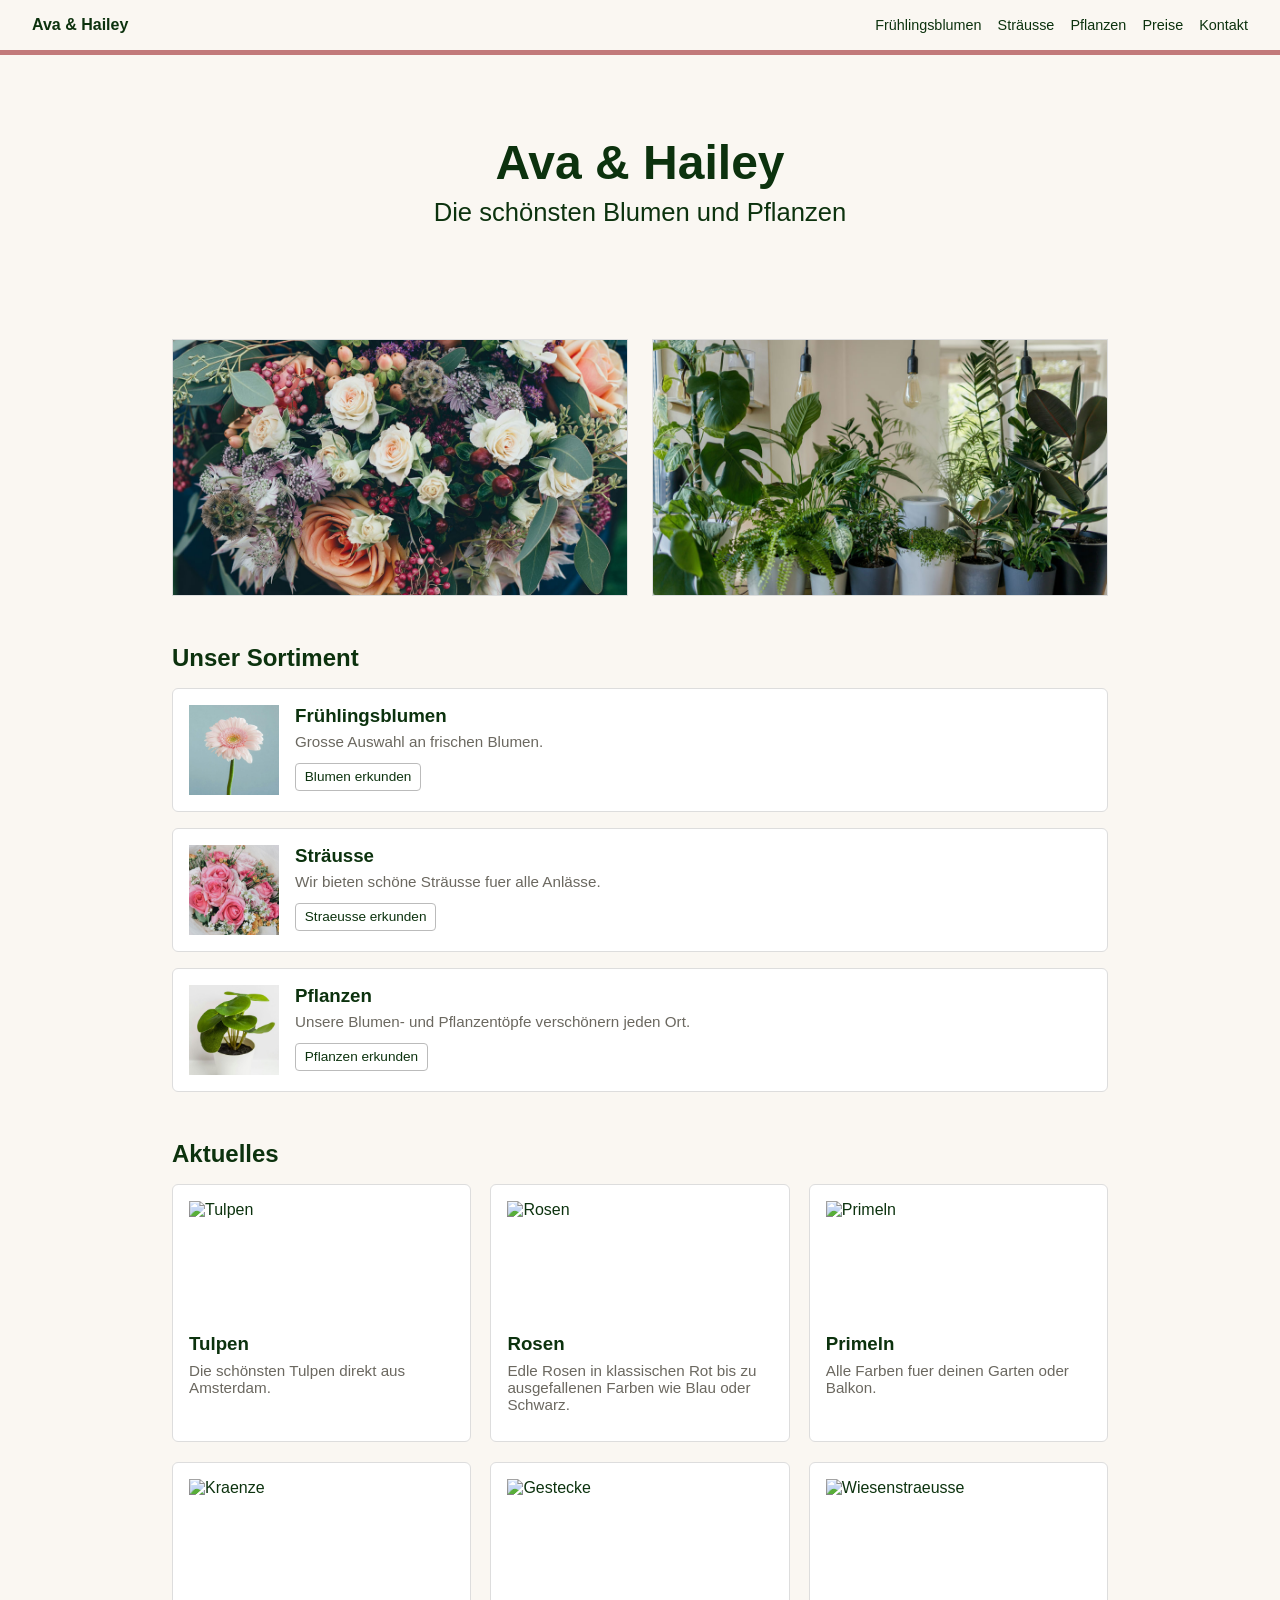
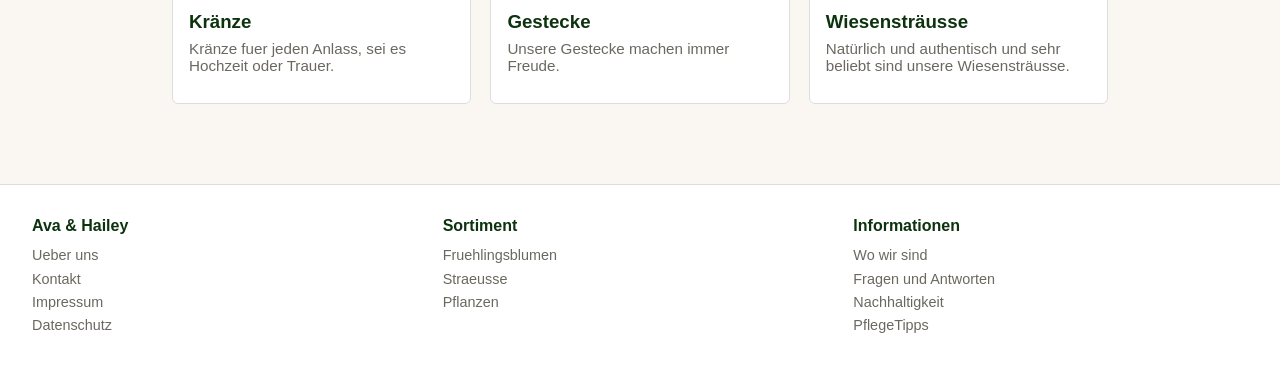
==== index.html @ 8b762dc5 "first commit" ====
<!DOCTYPE html>
<html lang="de">

<head>
  <meta charset="UTF-8">
  <meta name="viewport" content="width=device-width, initial-scale=1.0">
  <title>Ava & Hailey - Blumen und Pflanzen</title>
  <link rel="stylesheet" href="css/style.css">
</head>

<body>
  <header class="top-nav">
    <a class="logo" href="#">Ava & Hailey</a>
    <nav>
      <a href="#sortiment">Frühlingsblumen</a>
      <a href="#sortiment">Sträusse</a>
      <a href="#sortiment">Pflanzen</a>
      <a href="#preise">Preise</a>
      <a href="#kontakt">Kontakt</a>
    </nav>
  </header>

  <section class="hero">
    <h1>Ava & Hailey</h1>
    <p>Die schönsten Blumen und Pflanzen</p>
  </section>

  <main>
    <section class="hero-bilder">
      <img src="bilder/Blumenstrauss-Hero.jpg" alt="Dekorativer Blumenstrauss">
      <img src="bilder/Blumen-Pflanzen-Hero.jpg" alt="Dekorative Blumen und Pflanzen">
    </section>

    <section id="sortiment" class="section">
      <h2>Unser Sortiment</h2>

      <article class="sortiment-eintrag">
        <img src="bilder/fruehlingsblume-thumbnail.jpg" alt="Fruehlingsblumen">
        <div>
          <h3>Frühlingsblumen</h3>
          <p>Grosse Auswahl an frischen Blumen.</p>
          <a class="button" href="#">Blumen erkunden</a>
        </div>
      </article>

      <article class="sortiment-eintrag">
        <img src="bilder/blumenstrauss-thumbnail.jpg" alt="Straeusse">
        <div>
          <h3>Sträusse</h3>
          <p>Wir bieten schöne Sträusse fuer alle Anlässe.</p>
          <a class="button" href="#">Straeusse erkunden</a>
        </div>
      </article>

      <article class="sortiment-eintrag">
        <img src="bilder/zimmerpflanze-thumbnail.jpg" alt="Pflanzen">
        <div>
          <h3>Pflanzen</h3>
          <p>Unsere Blumen- und Pflanzentöpfe verschönern jeden Ort.</p>
          <a class="button" href="#">Pflanzen erkunden</a>
        </div>
      </article>
    </section>

    <section id="preise" class="section">
      <h2>Aktuelles</h2>
      <div class="karten-grid">
        <article class="karte">
          <img src="bilder/aktuell-tulpen.jpg" alt="Tulpen">
          <h3>Tulpen</h3>
          <p>Die schönsten Tulpen direkt aus Amsterdam.</p>
        </article>
        <article class="karte">
          <img src="bilder/aktuell-rosen.jpg" alt="Rosen">
          <h3>Rosen</h3>
          <p>Edle Rosen in klassischen Rot bis zu ausgefallenen Farben wie Blau oder Schwarz.</p>
        </article>
        <article class="karte">
          <img src="bilder/aktuell-primeln.jpg" alt="Primeln">
          <h3>Primeln</h3>
          <p>Alle Farben fuer deinen Garten oder Balkon.</p>
        </article>
        <article class="karte">
          <img src="bilder/aktuell-kraenze.jpg" alt="Kraenze">
          <h3>Kränze</h3>
          <p>Kränze fuer jeden Anlass, sei es Hochzeit oder Trauer.</p>
        </article>
        <article class="karte">
          <img src="bilder/aktuell-gestecke.jpg" alt="Gestecke">
          <h3>Gestecke</h3>
          <p>Unsere Gestecke machen immer Freude.</p>
        </article>
        <article class="karte">
          <img src="bilder/aktuell-wiesenstraeusse.jpg" alt="Wiesenstraeusse">
          <h3>Wiesensträusse</h3>
          <p>Natürlich und authentisch und sehr beliebt sind unsere Wiesensträusse.</p>
        </article>
      </div>
    </section>
  </main>

  <footer id="kontakt" class="footer">
    <div>
      <h4>Ava & Hailey</h4>
      <a href="#">Ueber uns</a>
      <a href="#">Kontakt</a>
      <a href="#">Impressum</a>
      <a href="#">Datenschutz</a>
    </div>
    <div>
      <h4>Sortiment</h4>
      <a href="#sortiment">Fruehlingsblumen</a>
      <a href="#sortiment">Straeusse</a>
      <a href="#sortiment">Pflanzen</a>
    </div>
    <div>
      <h4>Informationen</h4>
      <a href="#">Wo wir sind</a>
      <a href="#">Fragen und Antworten</a>
      <a href="#">Nachhaltigkeit</a>
      <a href="#">PflegeTipps</a>
    </div>
  </footer>
</body>

</html>
---- css/style.css ----
:root {
  --color-primary: #5E8C61;
  --color-accent: #C27A7A;
  --color-text: #2B2B28;
  --color-text2: #0c320e;
  --color-text-muted: #6B6860;
  --color-bg: #FAF7F2;
  --color-surface: #FFFFFF;
}

* {
  box-sizing: border-box;
}

body {
  margin: 0;
  font-family: Arial, sans-serif;
  color: var(--color-text2);
  background-color: var(--color-bg);
}

a {
  color: inherit;
  text-decoration: none;
}

img {
  display: block;
  width: 100%;
}

.top-nav {
  display: flex;
  justify-content: space-between;
  align-items: center;
  padding: 1rem 2rem;
  /* background-color: var(--color-surface); */
  border-bottom: 5px solid var(--color-accent);
}

.logo {
  font-weight: 700;
}

.top-nav nav {
  display: flex;
  gap: 1rem;
  font-size: 0.9rem;
}

.hero {
  text-align: center;
  padding: 5rem 1rem;
  background-color: var(--color-bg);
}

.hero h1 {
  margin: 0 0 0.5rem;
  font-size: 3rem;
}

.hero p {
  margin: 0;
  color: var(--color-text2);
  font-size: 1.6rem;
}

main {
  max-width: 1000px;
  margin: 0 auto;
  padding: 2rem;
}

.hero-bilder {
  display: grid;
  grid-template-columns: 1fr 1fr;
  gap: 1.5rem;
}

.hero-bilder img {
  aspect-ratio: 16 / 9;
  object-fit: cover;
  border: 1px solid #dddddd;
}

.section {
  margin-top: 3rem;
}

h2 {
  margin-bottom: 1rem;
}

.sortiment-eintrag {
  display: flex;
  gap: 1rem;
  padding: 1rem;
  background-color: var(--color-surface);
  border: 1px solid #dddddd;
  border-radius: 6px;
  margin-bottom: 1rem;
}

.sortiment-eintrag img {
  width: 90px;
  height: 90px;
  object-fit: cover;
}

.sortiment-eintrag h3,
.karte h3 {
  margin: 0 0 0.4rem;
}

.sortiment-eintrag p,
.karte p {
  margin: 0 0 0.8rem;
  color: var(--color-text-muted);
  font-size: 0.95rem;
}

.button {
  display: inline-block;
  padding: 0.35rem 0.55rem;
  border: 1px solid #bbbbbb;
  border-radius: 4px;
  font-size: 0.85rem;
  background-color: var(--color-surface);
}

.karten-grid {
  display: grid;
  grid-template-columns: repeat(3, 1fr);
  gap: 1.2rem;
}

.karte {
  background-color: var(--color-surface);
  border: 1px solid #dddddd;
  border-radius: 6px;
  padding: 1rem;
}

.karte img {
  height: 120px;
  object-fit: cover;
  margin-bottom: 0.8rem;
}

.footer {
  margin-top: 3rem;
  padding: 2rem;
  border-top: 1px solid #dddddd;
  background-color: var(--color-surface);
  display: grid;
  grid-template-columns: repeat(3, 1fr);
  gap: 1rem;
}

.footer h4 {
  margin: 0 0 0.8rem;
}

.footer a {
  display: block;
  margin-bottom: 0.45rem;
  font-size: 0.9rem;
  color: var(--color-text-muted);
}

@media (max-width: 800px) {
  .top-nav,
  .top-nav nav,
  .sortiment-eintrag {
    flex-direction: column;
    align-items: flex-start;
  }

  .hero {
    padding: 3rem 1rem;
  }

  .hero h1 {
    font-size: 2.2rem;
  }

  .hero p {
    font-size: 1.2rem;
  }

  .hero-bilder,
  .karten-grid,
  .footer {
    grid-template-columns: 1fr;
  }
}
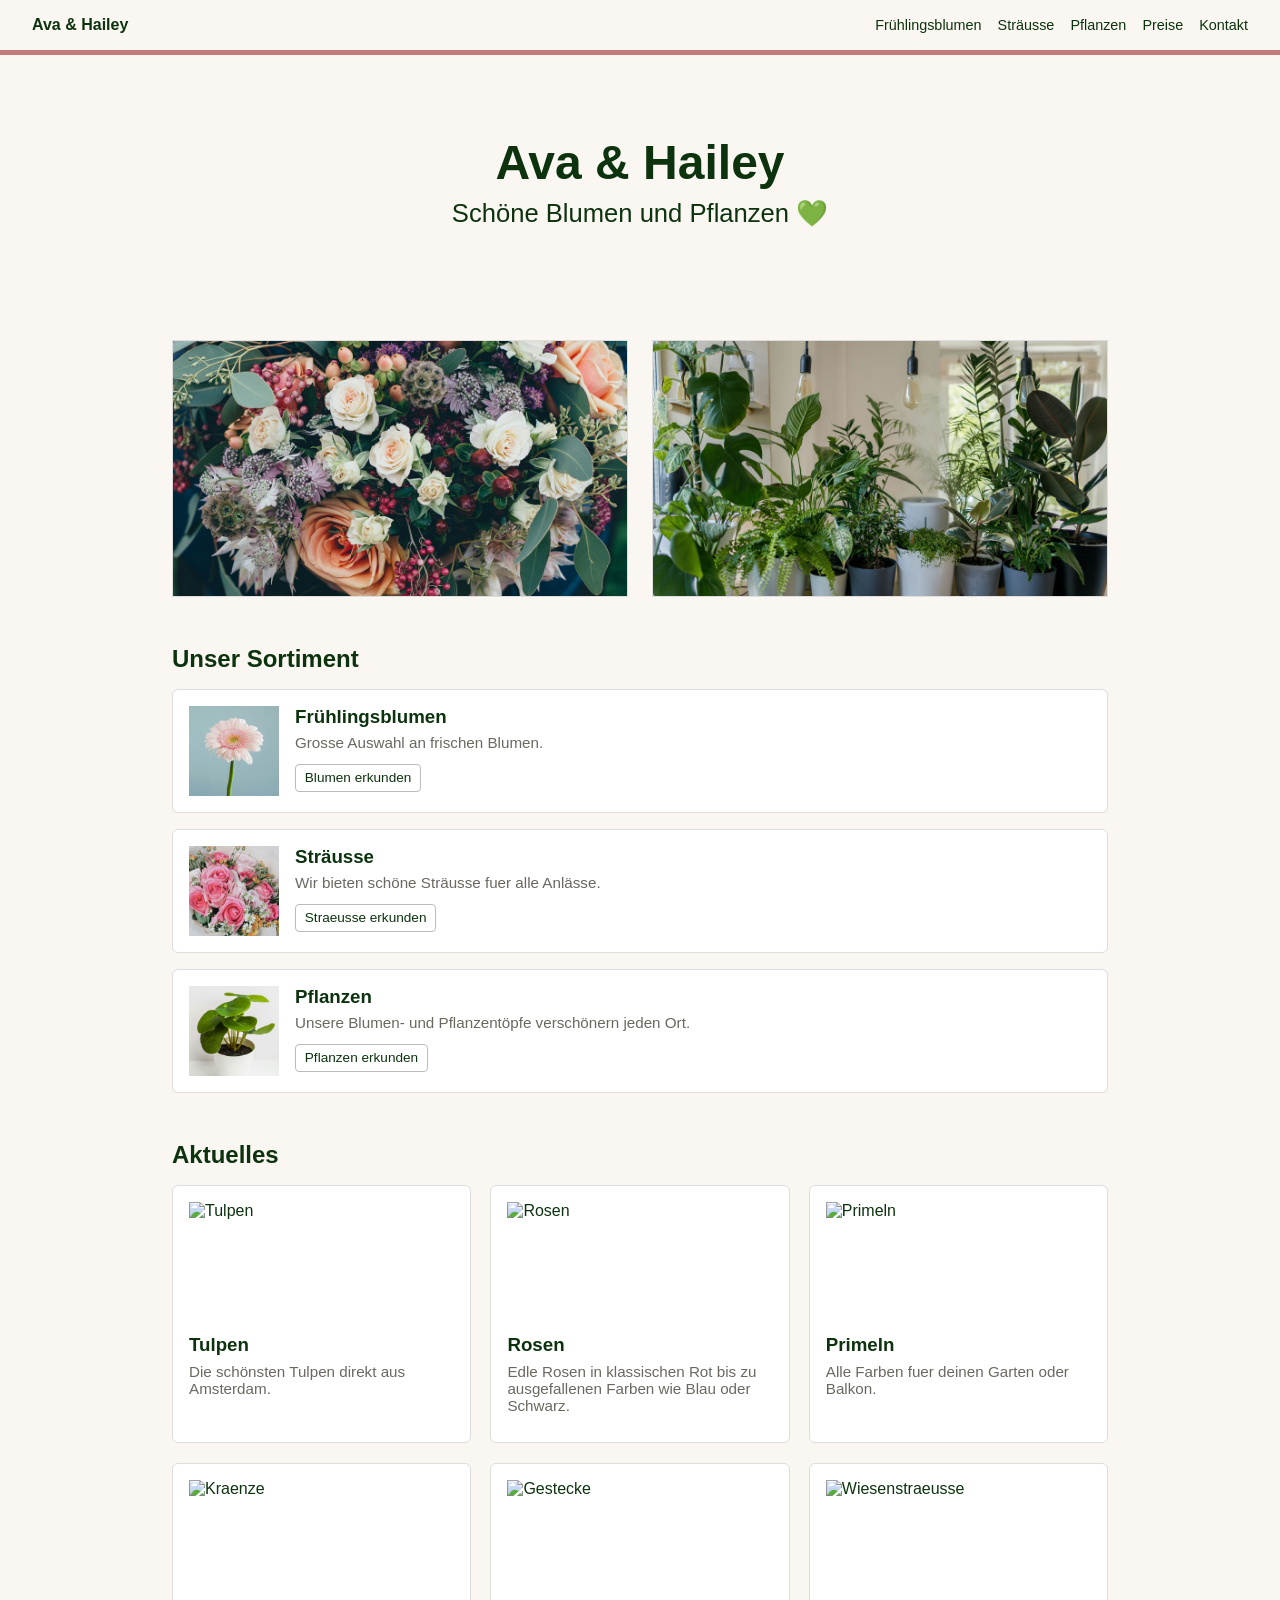
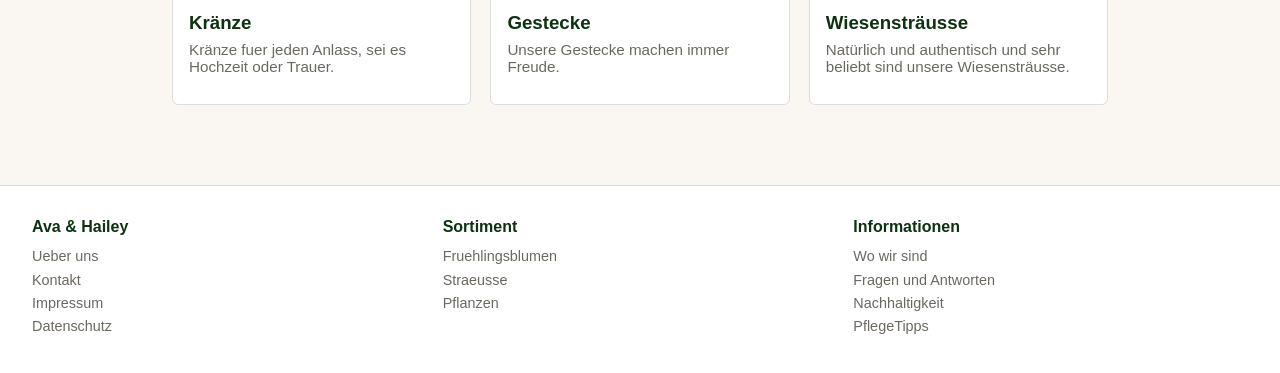
==== commit fb787914: "heart emoji" ====
--- a/index.html
+++ b/index.html
@@ -22,7 +22,7 @@
 
   <section class="hero">
     <h1>Ava & Hailey</h1>
-    <p>Die schönsten Blumen und Pflanzen</p>
+    <p>Schöne Blumen und Pflanzen 💚</p>
   </section>
 
   <main>
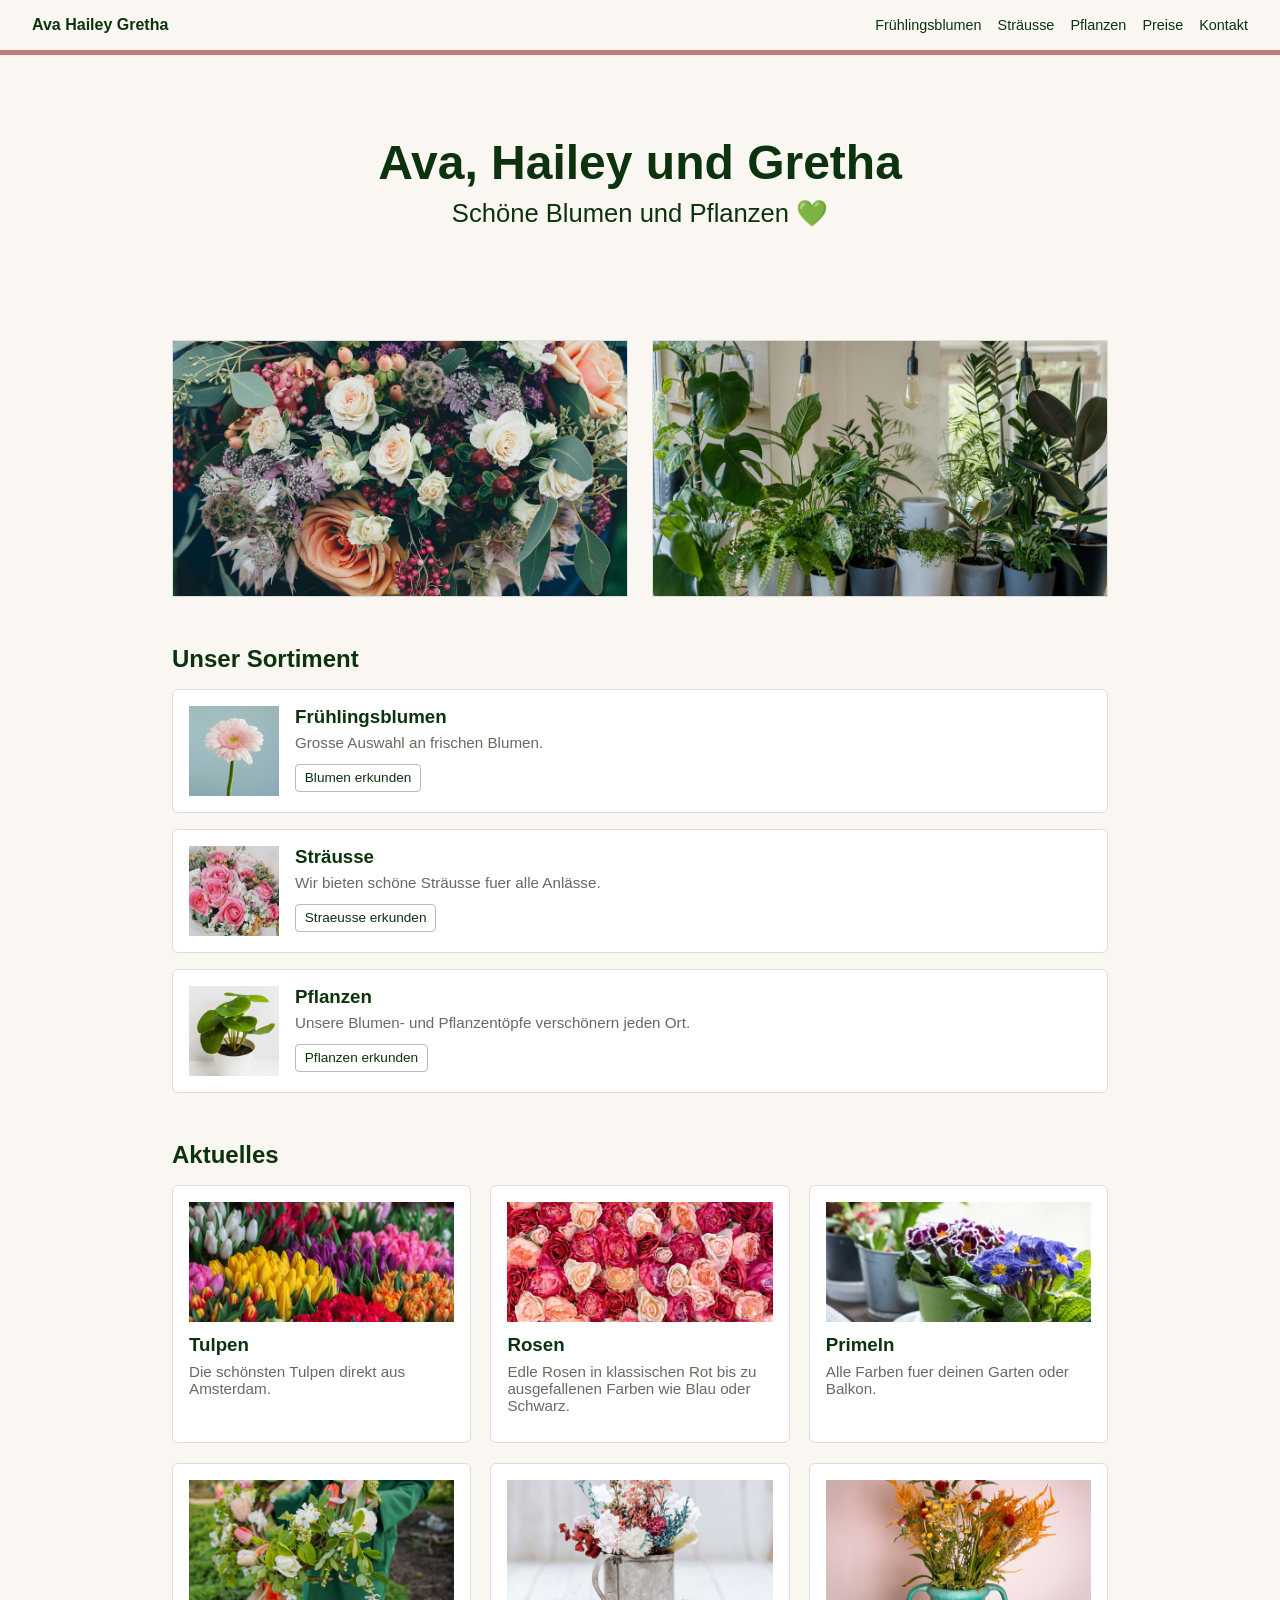
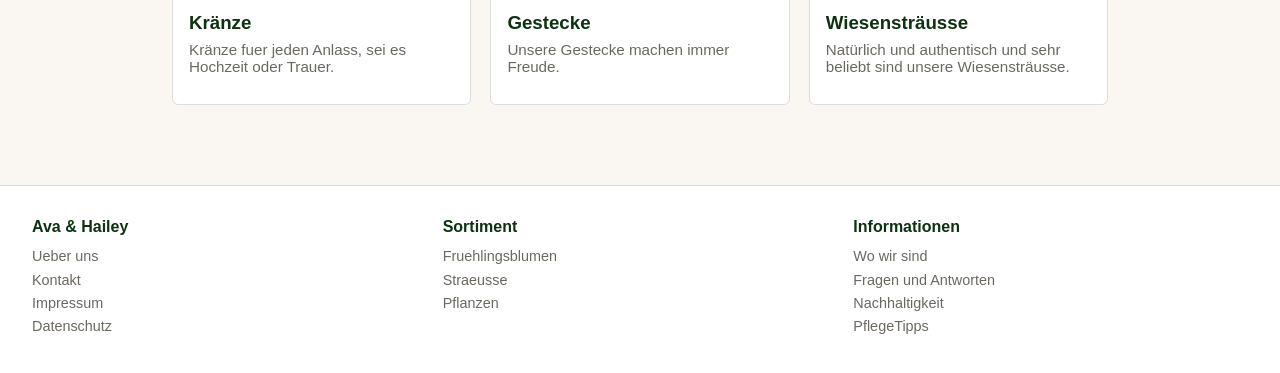
==== commit bf3ed7f5: "Restliche Bilder implementiert" ====
--- a/index.html
+++ b/index.html
@@ -4,13 +4,13 @@
 <head>
   <meta charset="UTF-8">
   <meta name="viewport" content="width=device-width, initial-scale=1.0">
-  <title>Ava & Hailey - Blumen und Pflanzen</title>
+  <title>Ava Hailey Gretha | Blumen und Pflanzen</title>
   <link rel="stylesheet" href="css/style.css">
 </head>
 
 <body>
   <header class="top-nav">
-    <a class="logo" href="#">Ava & Hailey</a>
+    <a class="logo" href="#">Ava Hailey Gretha</a>
     <nav>
       <a href="#sortiment">Frühlingsblumen</a>
       <a href="#sortiment">Sträusse</a>
@@ -21,7 +21,7 @@
   </header>
 
   <section class="hero">
-    <h1>Ava & Hailey</h1>
+    <h1>Ava, Hailey und Gretha</h1>
     <p>Schöne Blumen und Pflanzen 💚</p>
   </section>
 
@@ -66,32 +66,32 @@
       <h2>Aktuelles</h2>
       <div class="karten-grid">
         <article class="karte">
-          <img src="bilder/aktuell-tulpen.jpg" alt="Tulpen">
+          <img src="bilder/tulpen-M.jpg" alt="Tulpen">
           <h3>Tulpen</h3>
           <p>Die schönsten Tulpen direkt aus Amsterdam.</p>
         </article>
         <article class="karte">
-          <img src="bilder/aktuell-rosen.jpg" alt="Rosen">
+          <img src="bilder/rosen-breit-M.jpg" alt="Rosen">
           <h3>Rosen</h3>
           <p>Edle Rosen in klassischen Rot bis zu ausgefallenen Farben wie Blau oder Schwarz.</p>
         </article>
         <article class="karte">
-          <img src="bilder/aktuell-primeln.jpg" alt="Primeln">
+          <img src="bilder/primeln-M.jpg" alt="Primeln">
           <h3>Primeln</h3>
           <p>Alle Farben fuer deinen Garten oder Balkon.</p>
         </article>
         <article class="karte">
-          <img src="bilder/aktuell-kraenze.jpg" alt="Kraenze">
+          <img src="bilder/kranz-M.jpg" alt="Kraenze">
           <h3>Kränze</h3>
           <p>Kränze fuer jeden Anlass, sei es Hochzeit oder Trauer.</p>
         </article>
         <article class="karte">
-          <img src="bilder/aktuell-gestecke.jpg" alt="Gestecke">
+          <img src="bilder/blumengesteck-3-M.jpg" alt="Gestecke">
           <h3>Gestecke</h3>
           <p>Unsere Gestecke machen immer Freude.</p>
         </article>
         <article class="karte">
-          <img src="bilder/aktuell-wiesenstraeusse.jpg" alt="Wiesenstraeusse">
+          <img src="bilder/wiesenstrauss-2-M.jpg" alt="Wiesenstraeusse">
           <h3>Wiesensträusse</h3>
           <p>Natürlich und authentisch und sehr beliebt sind unsere Wiesensträusse.</p>
         </article>
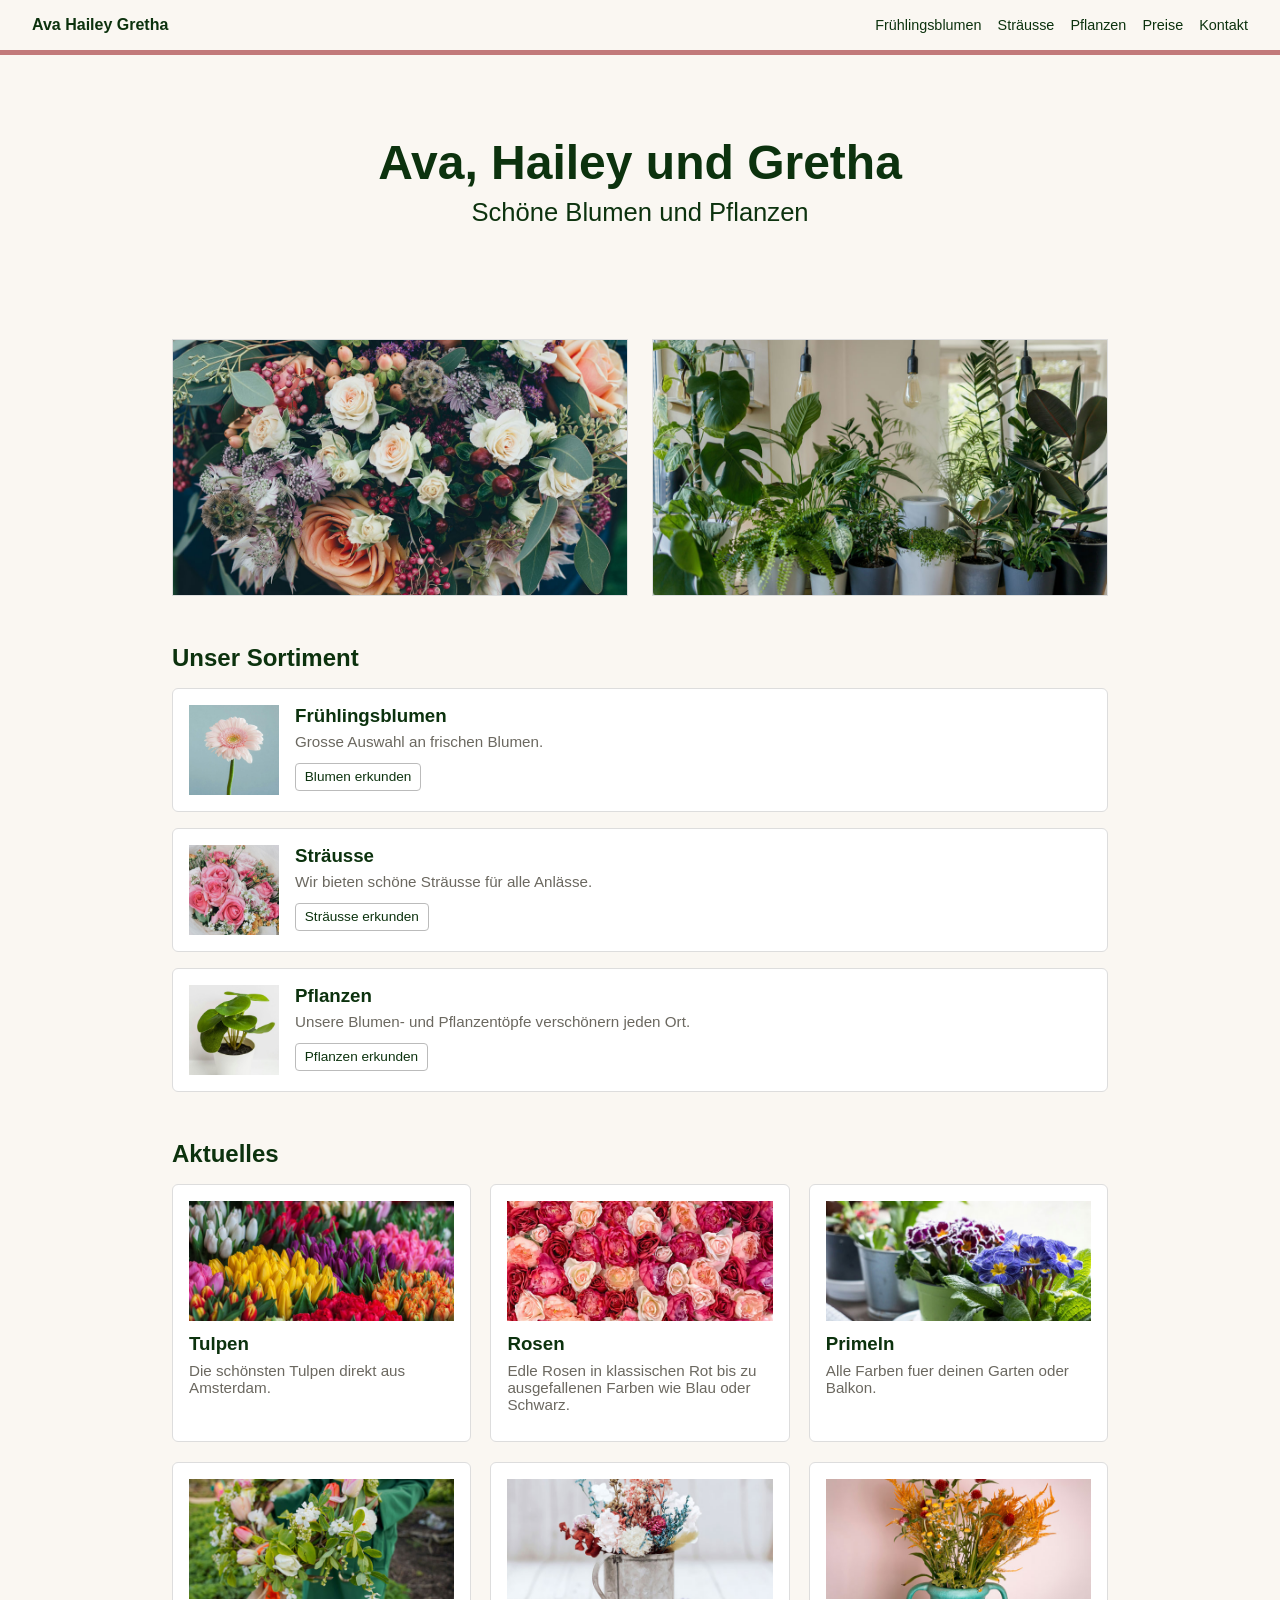
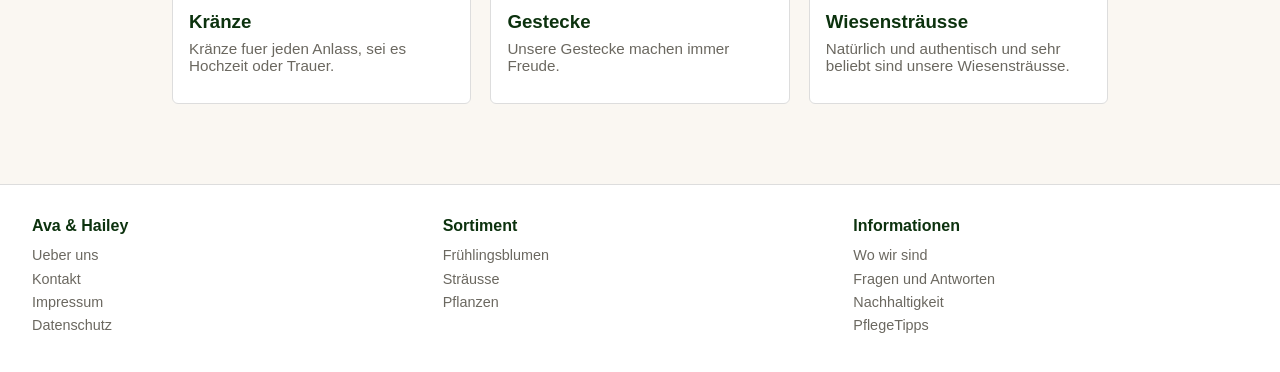
==== commit a9966e89: "3 Sortiment Übersichtsseiten" ====
--- a/index.html
+++ b/index.html
@@ -10,11 +10,11 @@
 
 <body>
   <header class="top-nav">
-    <a class="logo" href="#">Ava Hailey Gretha</a>
+    <a class="logo" href="index.html">Ava Hailey Gretha</a>
     <nav>
-      <a href="#sortiment">Frühlingsblumen</a>
-      <a href="#sortiment">Sträusse</a>
-      <a href="#sortiment">Pflanzen</a>
+      <a href="fruehlingsblumen.html">Frühlingsblumen</a>
+      <a href="straeusse.html">Sträusse</a>
+      <a href="pflanzen.html">Pflanzen</a>
       <a href="#preise">Preise</a>
       <a href="#kontakt">Kontakt</a>
     </nav>
@@ -22,7 +22,7 @@
 
   <section class="hero">
     <h1>Ava, Hailey und Gretha</h1>
-    <p>Schöne Blumen und Pflanzen 💚</p>
+    <p>Schöne Blumen und Pflanzen</p>
   </section>
 
   <main>
@@ -39,7 +39,7 @@
         <div>
           <h3>Frühlingsblumen</h3>
           <p>Grosse Auswahl an frischen Blumen.</p>
-          <a class="button" href="#">Blumen erkunden</a>
+          <a class="button" href="fruehlingsblumen.html">Blumen erkunden</a>
         </div>
       </article>
 
@@ -47,8 +47,8 @@
         <img src="bilder/blumenstrauss-thumbnail.jpg" alt="Straeusse">
         <div>
           <h3>Sträusse</h3>
-          <p>Wir bieten schöne Sträusse fuer alle Anlässe.</p>
-          <a class="button" href="#">Straeusse erkunden</a>
+          <p>Wir bieten schöne Sträusse für alle Anlässe.</p>
+          <a class="button" href="straeusse.html">Sträusse erkunden</a>
         </div>
       </article>
 
@@ -57,7 +57,7 @@
         <div>
           <h3>Pflanzen</h3>
           <p>Unsere Blumen- und Pflanzentöpfe verschönern jeden Ort.</p>
-          <a class="button" href="#">Pflanzen erkunden</a>
+          <a class="button" href="pflanzen.html">Pflanzen erkunden</a>
         </div>
       </article>
     </section>
@@ -109,9 +109,9 @@
     </div>
     <div>
       <h4>Sortiment</h4>
-      <a href="#sortiment">Fruehlingsblumen</a>
-      <a href="#sortiment">Straeusse</a>
-      <a href="#sortiment">Pflanzen</a>
+      <a href="fruehlingsblumen.html">Frühlingsblumen</a>
+      <a href="straeusse.html">Sträusse</a>
+      <a href="pflanzen.html">Pflanzen</a>
     </div>
     <div>
       <h4>Informationen</h4>
--- a/css/style.css
+++ b/css/style.css
@@ -168,6 +168,40 @@
   color: var(--color-text-muted);
 }
 
+.unterseite-headerbild {
+  max-width: 1000px;
+  margin: 2rem auto 0;
+  padding: 0 2rem;
+}
+
+.unterseite-headerbild img {
+  height: 320px;
+  object-fit: cover;
+  border: 1px solid #dddddd;
+}
+
+.unterseite-inhalt {
+  max-width: 1000px;
+  margin: 0 auto;
+  padding: 2rem;
+}
+
+.portrait-block {
+  margin-top: 2rem;
+  background-color: var(--color-surface);
+  border: 1px solid #dddddd;
+  border-radius: 6px;
+  padding: 1rem;
+}
+
+.portrait-block img {
+  width: 100%;
+  max-width: 600px;
+  height: 750px;
+  object-fit: cover;
+  border: 1px solid #dddddd;
+}
+
 @media (max-width: 800px) {
   .top-nav,
   .top-nav nav,
@@ -193,4 +227,20 @@
   .footer {
     grid-template-columns: 1fr;
   }
+
+  .unterseite-headerbild {
+    padding: 0 1rem;
+  }
+
+  .unterseite-headerbild img {
+    height: 220px;
+  }
+
+  .unterseite-inhalt {
+    padding: 1.5rem 1rem;
+  }
+
+  .portrait-block img {
+    height: auto;
+  }
 }
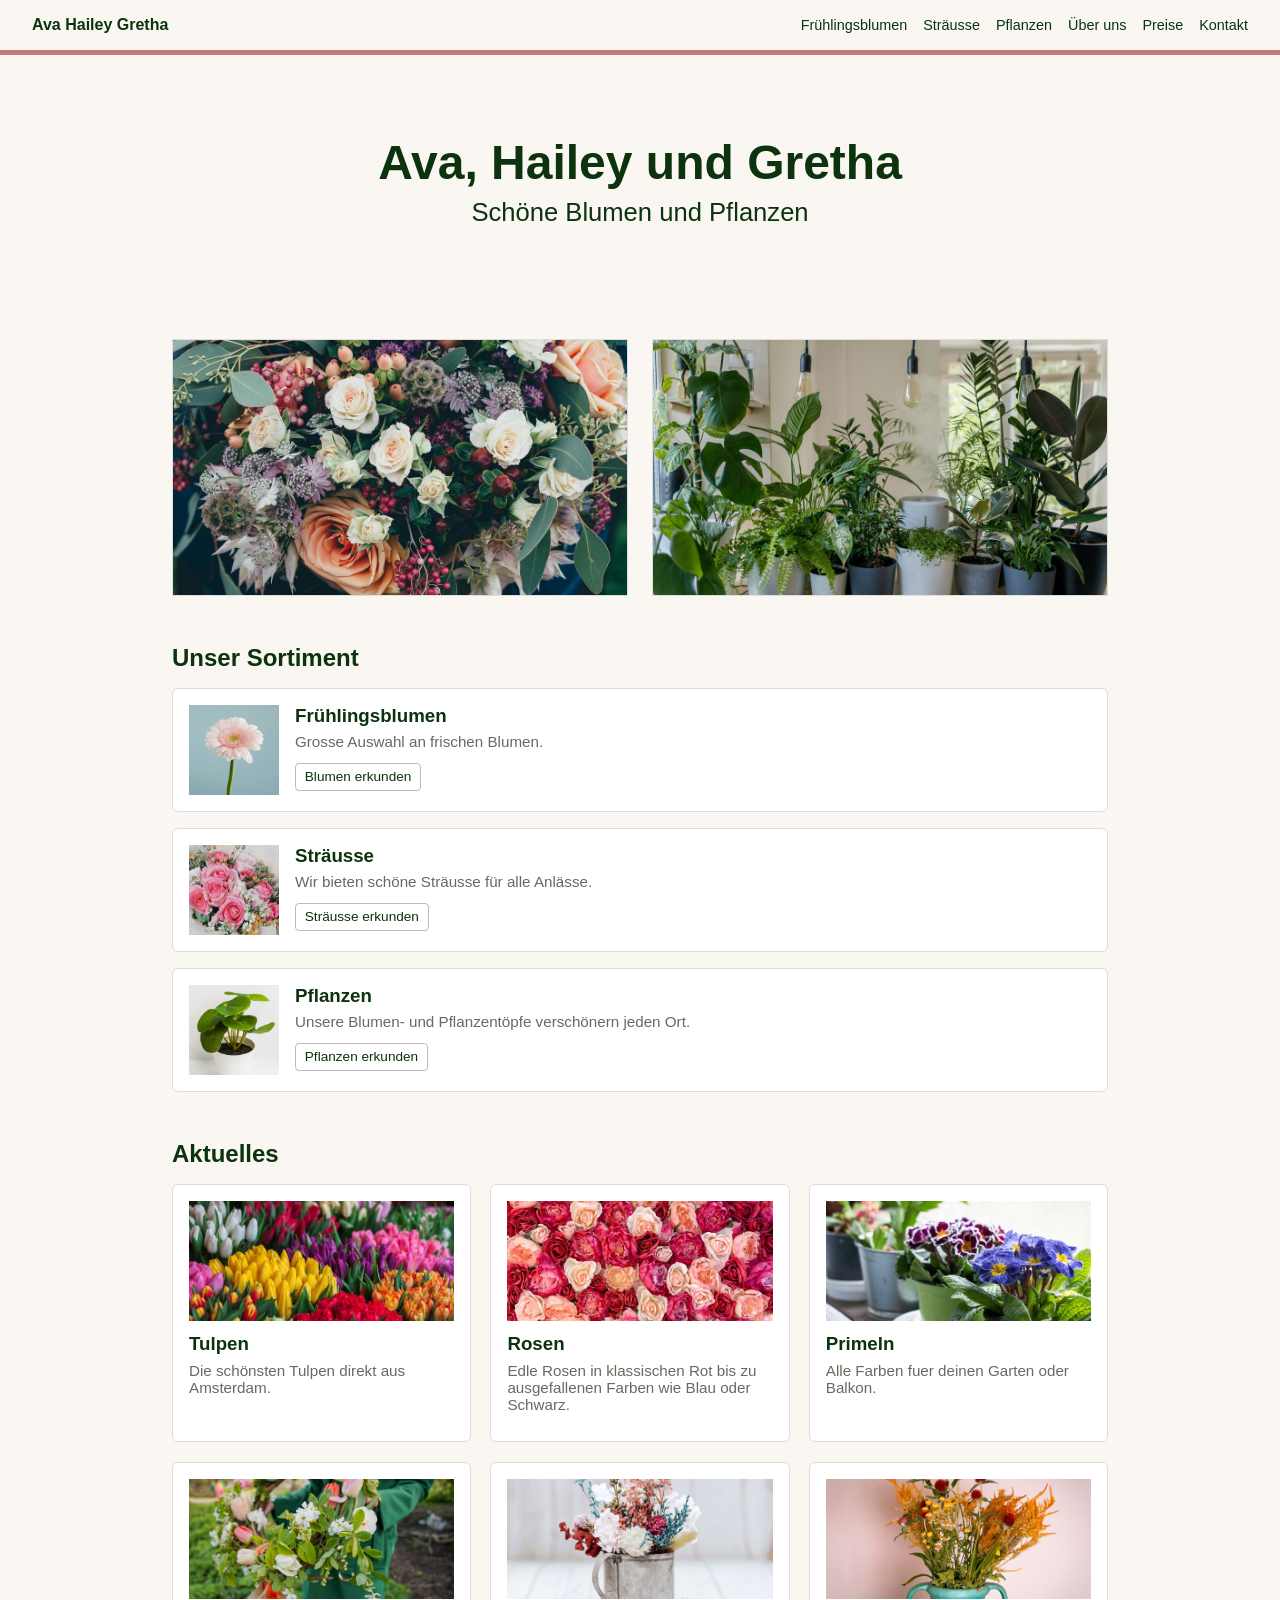
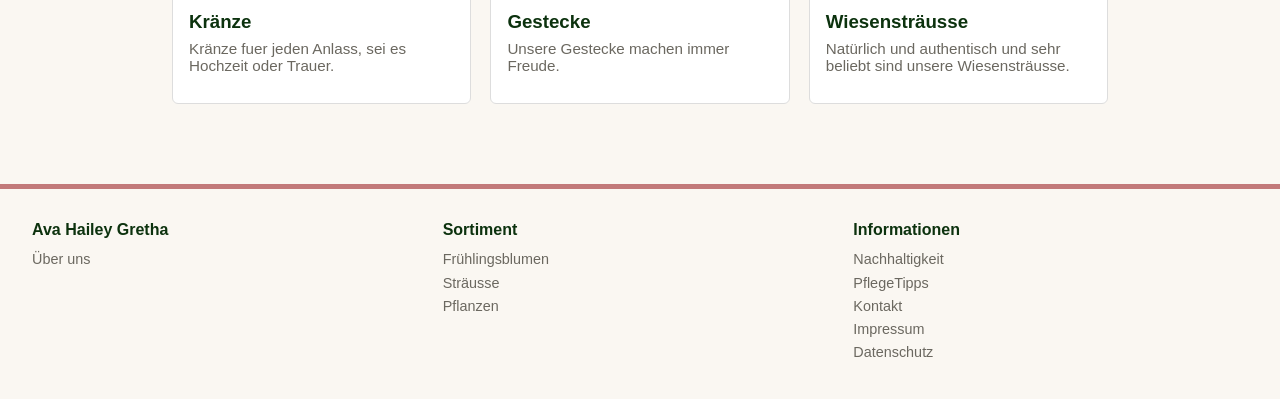
==== commit 30911f46: "several improvements and more content" ====
--- a/index.html
+++ b/index.html
@@ -15,6 +15,7 @@
       <a href="fruehlingsblumen.html">Frühlingsblumen</a>
       <a href="straeusse.html">Sträusse</a>
       <a href="pflanzen.html">Pflanzen</a>
+      <a href="ueberuns.html">Über uns</a>
       <a href="#preise">Preise</a>
       <a href="#kontakt">Kontakt</a>
     </nav>
@@ -101,11 +102,8 @@
 
   <footer id="kontakt" class="footer">
     <div>
-      <h4>Ava & Hailey</h4>
-      <a href="#">Ueber uns</a>
-      <a href="#">Kontakt</a>
-      <a href="#">Impressum</a>
-      <a href="#">Datenschutz</a>
+      <h4>Ava Hailey Gretha</h4>
+      <a href="ueberuns.html">Über uns</a>
     </div>
     <div>
       <h4>Sortiment</h4>
@@ -115,10 +113,11 @@
     </div>
     <div>
       <h4>Informationen</h4>
-      <a href="#">Wo wir sind</a>
-      <a href="#">Fragen und Antworten</a>
       <a href="#">Nachhaltigkeit</a>
       <a href="#">PflegeTipps</a>
+      <a href="#">Kontakt</a>
+      <a href="#">Impressum</a>
+      <a href="#">Datenschutz</a>
     </div>
   </footer>
 </body>
--- a/css/style.css
+++ b/css/style.css
@@ -1,9 +1,10 @@
+/* Wir verwenden CSS-Variablen. 
+Vorteil: Wenn wir die Farben ändern möchten, müssen wir das nur an einem Ort tun, hier bei den Variablen. */
 :root {
   --color-primary: #5E8C61;
   --color-accent: #C27A7A;
-  --color-text: #2B2B28;
-  --color-text2: #0c320e;
-  --color-text-muted: #6B6860;
+  --color-text: rgb(12, 50, 14);
+  --color-text-muted: rgb(107, 104, 96);
   --color-bg: #FAF7F2;
   --color-surface: #FFFFFF;
 }
@@ -15,14 +16,14 @@
 body {
   margin: 0;
   font-family: Arial, sans-serif;
-  color: var(--color-text2);
+  color: var(--color-text);
   background-color: var(--color-bg);
 }
 
-a {
-  color: inherit;
-  text-decoration: none;
-}
+  a {
+    color: inherit;
+    text-decoration: none;
+  }
 
 img {
   display: block;
@@ -34,7 +35,6 @@
   justify-content: space-between;
   align-items: center;
   padding: 1rem 2rem;
-  /* background-color: var(--color-surface); */
   border-bottom: 5px solid var(--color-accent);
 }
 
@@ -61,7 +61,7 @@
 
 .hero p {
   margin: 0;
-  color: var(--color-text2);
+  color: var(--color-text);
   font-size: 1.6rem;
 }
 
@@ -130,7 +130,7 @@
 
 .karten-grid {
   display: grid;
-  grid-template-columns: repeat(3, 1fr);
+  grid-template-columns: 1fr 1fr 1fr;
   gap: 1.2rem;
 }
 
@@ -150,10 +150,9 @@
 .footer {
   margin-top: 3rem;
   padding: 2rem;
-  border-top: 1px solid #dddddd;
-  background-color: var(--color-surface);
-  display: grid;
-  grid-template-columns: repeat(3, 1fr);
+  border-top: 5px solid var(--color-accent);
+  display: grid;
+  grid-template-columns: 1fr 1fr 1fr;
   gap: 1rem;
 }
 
@@ -194,12 +193,27 @@
   padding: 1rem;
 }
 
-.portrait-block img {
+.portrait-layout {
+  display: grid;
+  grid-template-columns: 1fr 1fr;
+  gap: 1.5rem;
+  align-items: start;
+}
+
+.portrait-bild {
   width: 100%;
-  max-width: 600px;
-  height: 750px;
-  object-fit: cover;
-  border: 1px solid #dddddd;
+  max-width: 300px;
+  margin-left: auto;
+  border: 1px solid #dddddd;
+}
+
+.portrait-bio h3 {
+  margin-top: 0;
+}
+
+.portrait-bio p {
+  color: var(--color-text-muted);
+  line-height: 1.5;
 }
 
 @media (max-width: 800px) {
@@ -240,7 +254,11 @@
     padding: 1.5rem 1rem;
   }
 
-  .portrait-block img {
+  .portrait-layout {
+    grid-template-columns: 1fr;
+  }
+
+  .portrait-bild {
     height: auto;
   }
 }
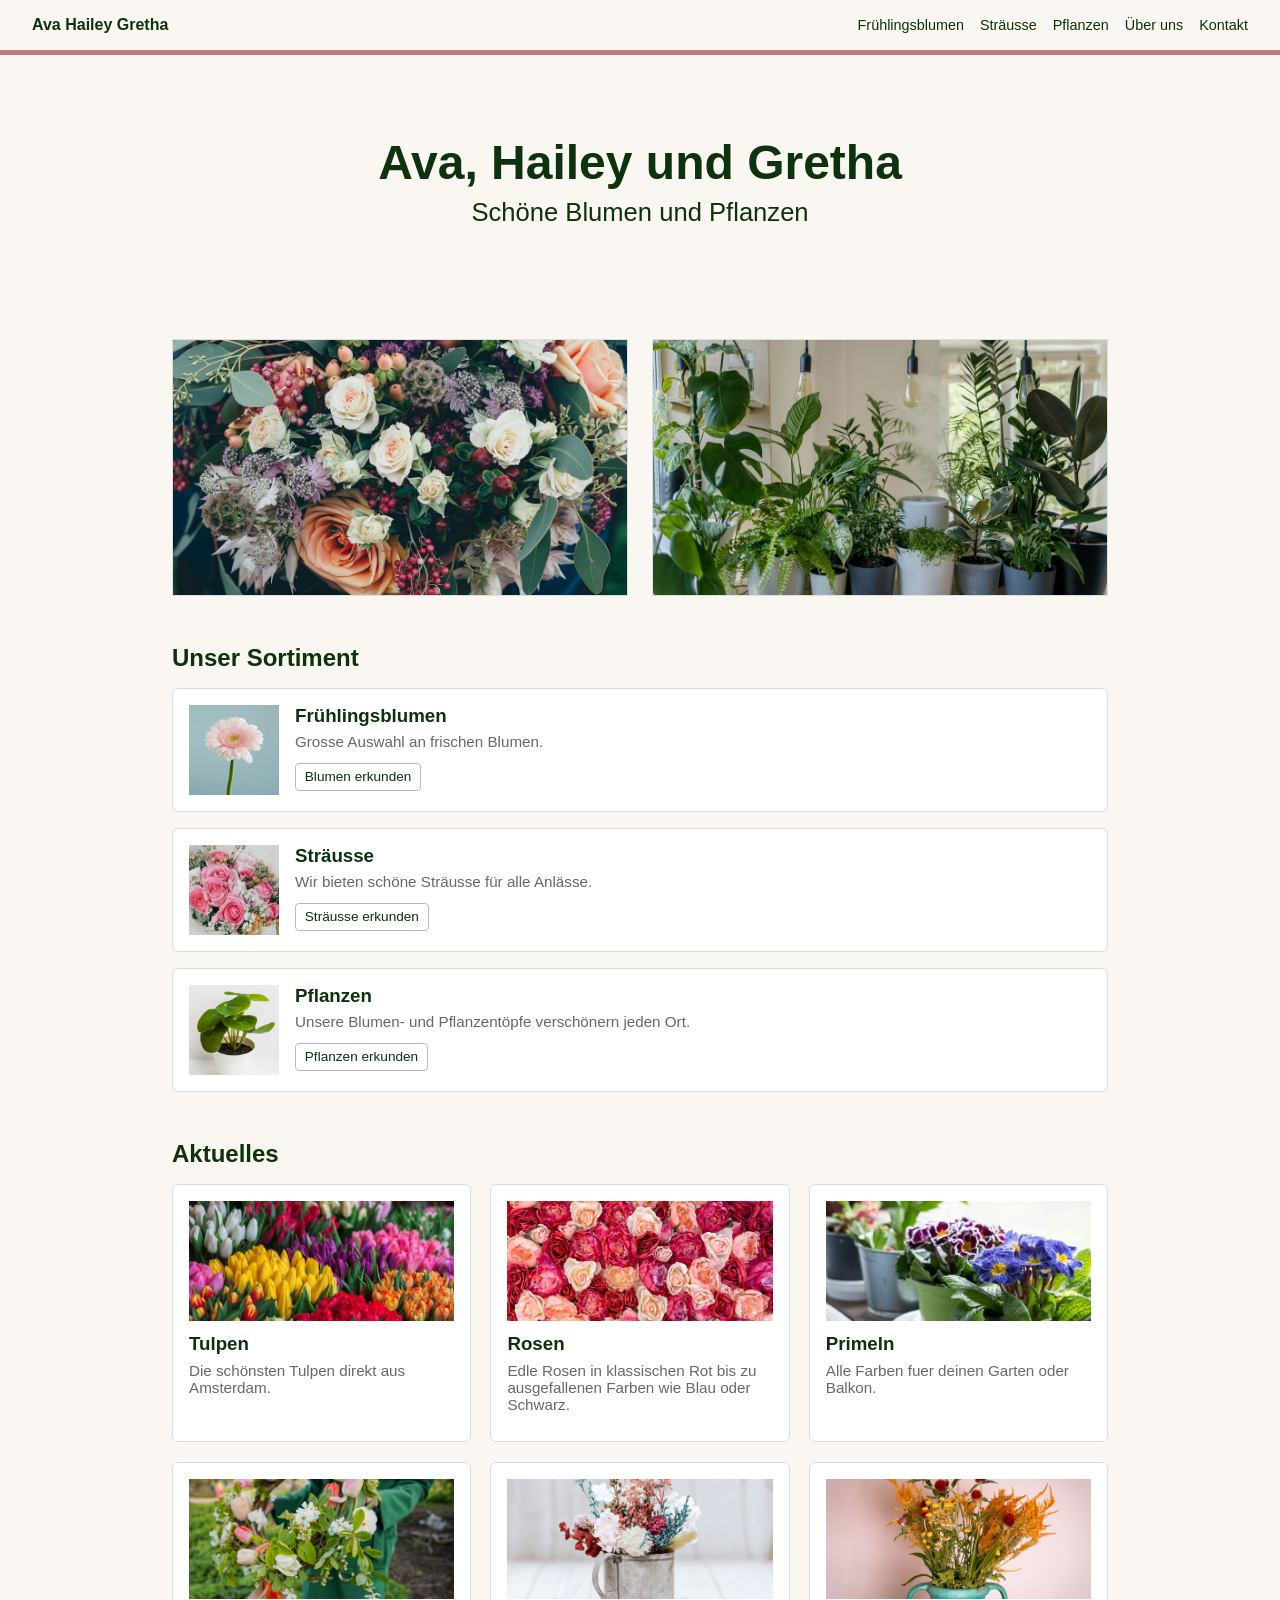
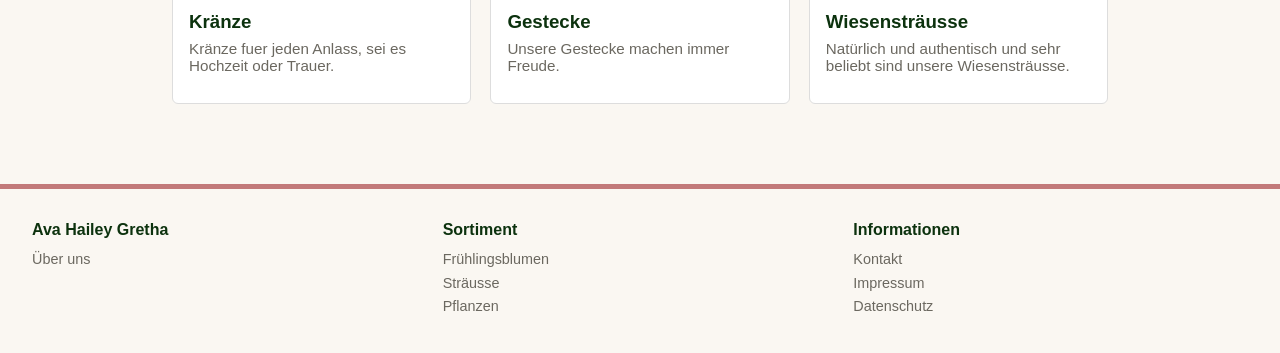
==== commit d38ab2db: "kontakt, impressum and datenschutz" ====
--- a/index.html
+++ b/index.html
@@ -16,8 +16,7 @@
       <a href="straeusse.html">Sträusse</a>
       <a href="pflanzen.html">Pflanzen</a>
       <a href="ueberuns.html">Über uns</a>
-      <a href="#preise">Preise</a>
-      <a href="#kontakt">Kontakt</a>
+      <a href="kontakt.html">Kontakt</a>
     </nav>
   </header>
 
@@ -113,11 +112,9 @@
     </div>
     <div>
       <h4>Informationen</h4>
-      <a href="#">Nachhaltigkeit</a>
-      <a href="#">PflegeTipps</a>
-      <a href="#">Kontakt</a>
-      <a href="#">Impressum</a>
-      <a href="#">Datenschutz</a>
+      <a href="kontakt.html">Kontakt</a>
+      <a href="impressum.html">Impressum</a>
+      <a href="datenschutz.html">Datenschutz</a>
     </div>
   </footer>
 </body>
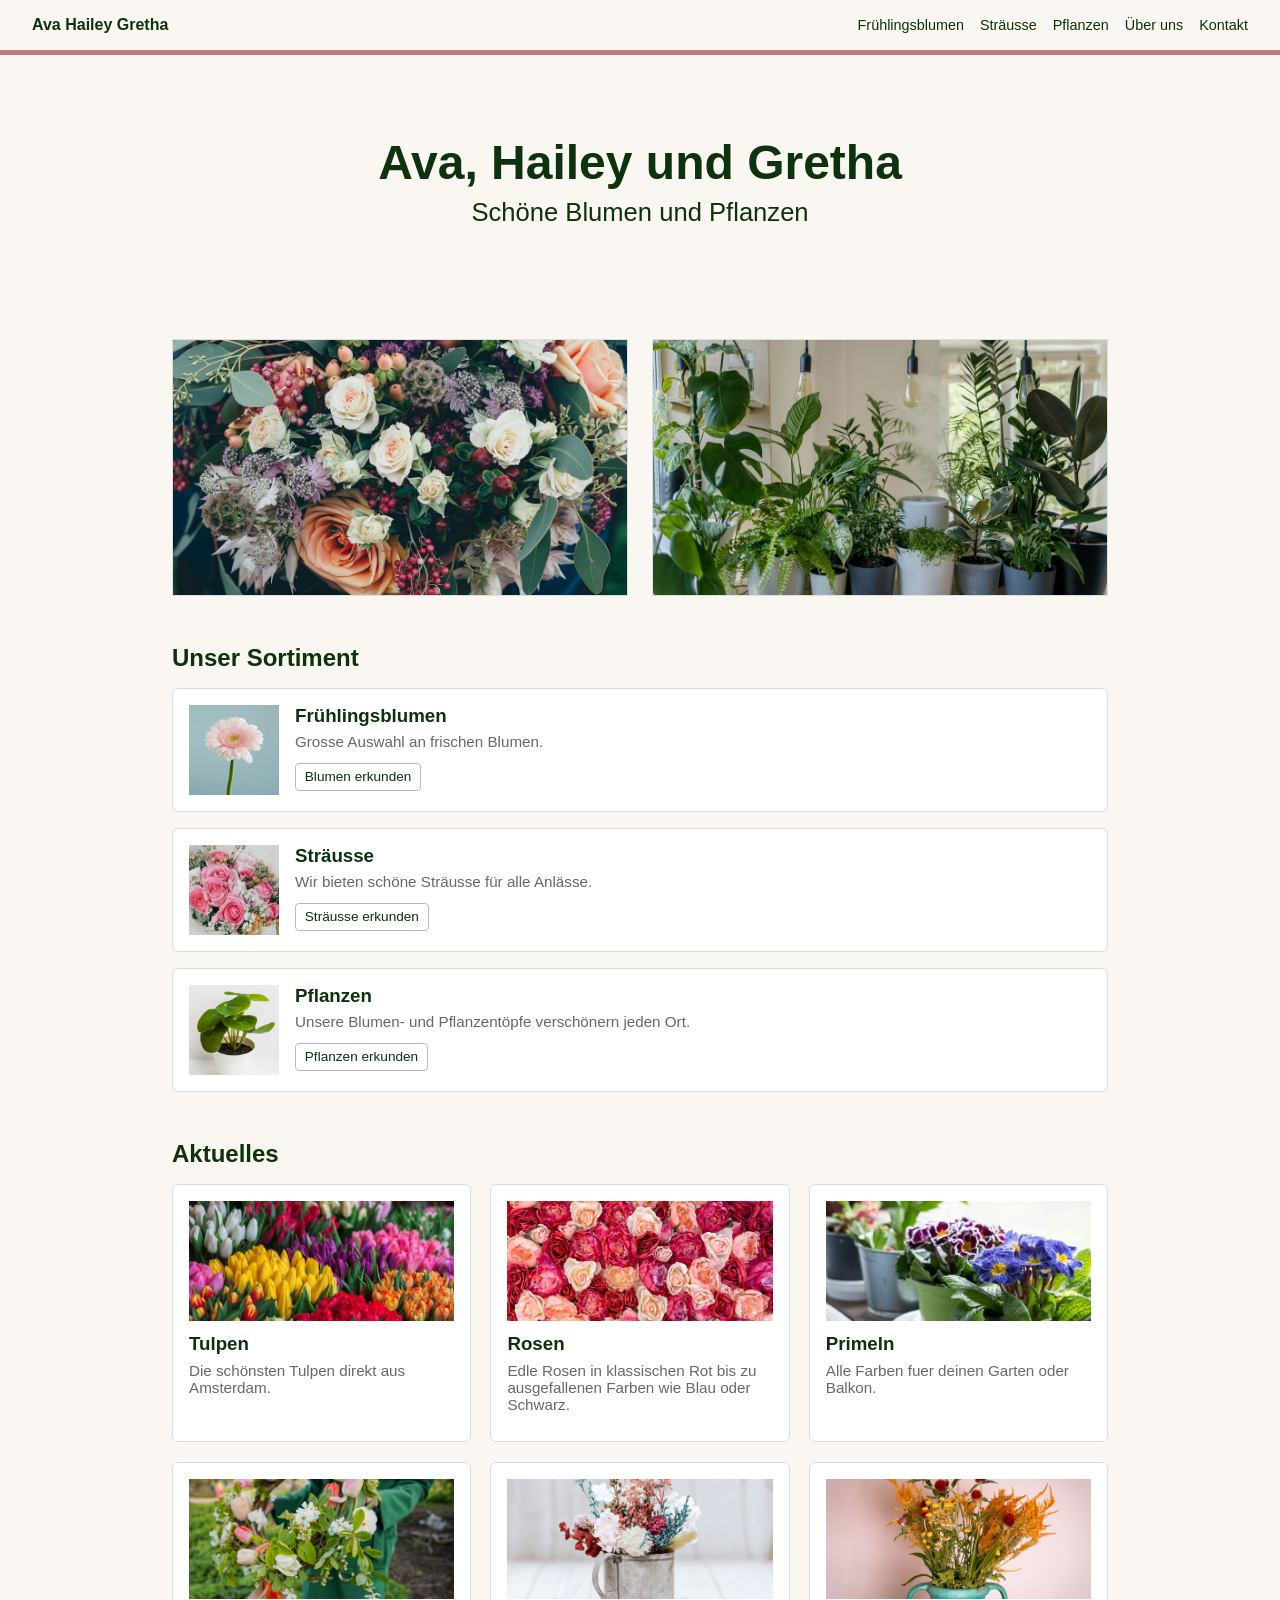
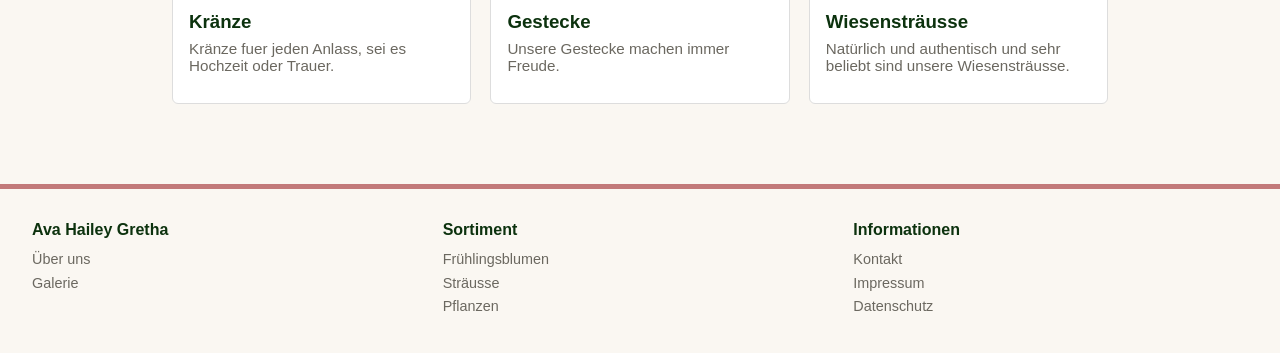
==== commit ecd5749b: "lightbox implementation and some comments" ====
--- a/index.html
+++ b/index.html
@@ -103,6 +103,7 @@
     <div>
       <h4>Ava Hailey Gretha</h4>
       <a href="ueberuns.html">Über uns</a>
+      <a href="galerie.html">Galerie</a>
     </div>
     <div>
       <h4>Sortiment</h4>
--- a/css/style.css
+++ b/css/style.css
@@ -1,5 +1,5 @@
 /* Wir verwenden CSS-Variablen. 
-Vorteil: Wenn wir die Farben ändern möchten, müssen wir das nur an einem Ort tun, hier bei den Variablen. */
+Vorteil: Wenn wir die Farben ändern möchten, müssen wir das nur an einem Ort tun, nämlich nur hier bei den Variablen. */
 :root {
   --color-primary: #5E8C61;
   --color-accent: #C27A7A;
@@ -128,6 +128,9 @@
   background-color: var(--color-surface);
 }
 
+/* Mit display: grid; lassen sich Elemente einfach nebeneinander platzieren in einem Raster. 
+"1fr 1fr 1fr" bedeutet, dass der Raster drei Spalten hat und jede Spalte gleich gross ist.
+Wir verwenden diese Klasse auch für die Lightbox auf der Seite galerie.html.*/
 .karten-grid {
   display: grid;
   grid-template-columns: 1fr 1fr 1fr;
@@ -216,6 +219,43 @@
   line-height: 1.5;
 }
 
+/* Lightbox fuer die Galerie. 
+Vorteil: Wir erhalten eine Grossansicht der Bilder ohne JavaScript, nur mit CSS. 
+"z-index: 1000;" Mit dem hohen Index 1000 wird das Bild in der Lightbox ganz sicher nicht von normalen Seitenelementen 
+überdeckt; je höher der Index, desto weiter oben liegt das Bild, also über allen anderen Elementen, die wahrscheinlich 
+einen tieferen Index oder keinen haben.
+"background: rgba(0, 0, 0, 0.9);" 
+dadurch wird der Seitenhintergrund stark abgedunkelt, sobald die Lightbox sichtbar ist.
+"inset: 0;"
+Die Lightbox spannt sich über den ganzen Bildschirm.
+So kann sie den Hintergrund abdunkeln und das Bild darüber anzeigen.
+*/
+.lightbox {
+  display: none;
+  position: fixed;
+  inset: 0;
+  z-index: 1000;
+  background: rgba(0, 0, 0, 0.9);
+  align-items: center;
+  justify-content: center;
+  padding: 1rem;
+}
+
+.lightbox:target {
+  display: flex;
+}
+
+.lightbox img {
+  max-width: 95vw;
+  max-height: 90vh;
+  width: auto;
+  height: auto;
+  border: 2px solid #ffffff;
+}
+
+/* Hier folgen die Regeln fuer kleinere Bildschirme, damit die Website responsiv ist. 
+Mit @media wird die Bildschirmgrösse abgefragt. Alle Regeln innerhalb von {...} gelten 
+nur für Bildschirme <801px */
 @media (max-width: 800px) {
   .top-nav,
   .top-nav nav,
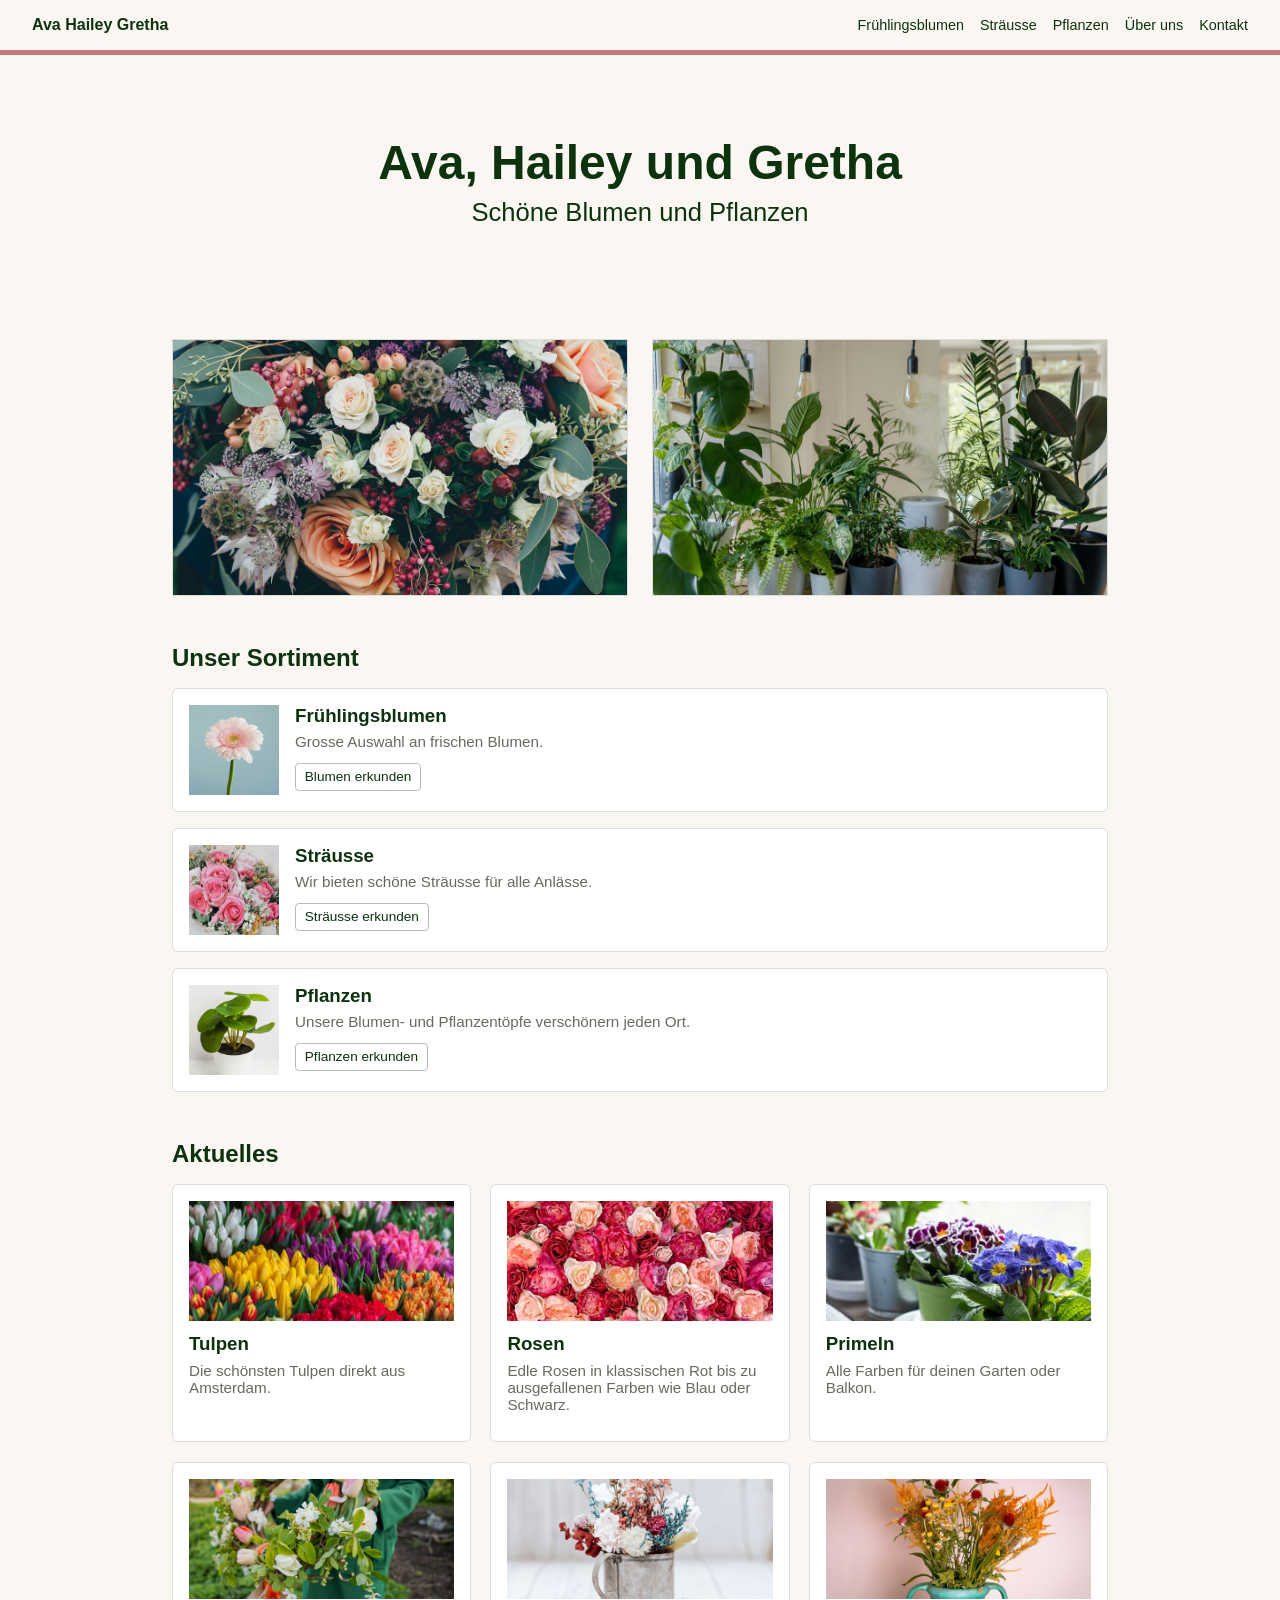
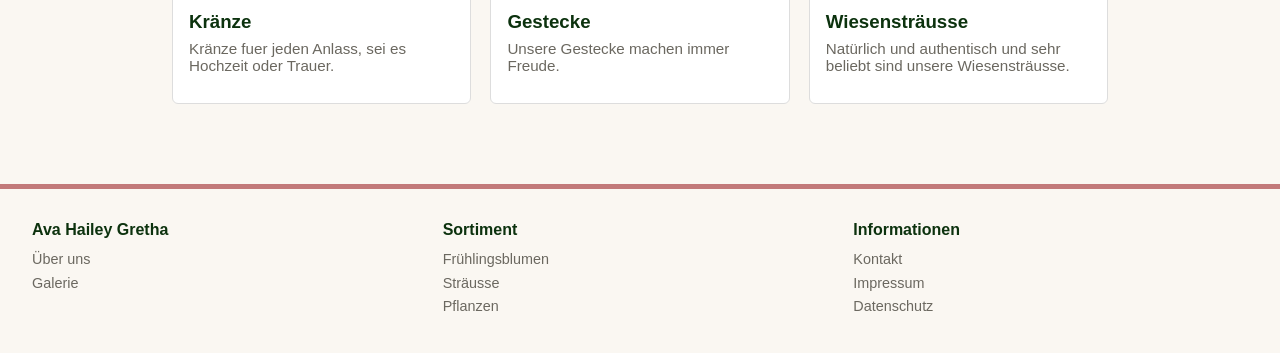
==== commit 1fa7649e: "Verbesserungen" ====
--- a/index.html
+++ b/index.html
@@ -35,7 +35,7 @@
       <h2>Unser Sortiment</h2>
 
       <article class="sortiment-eintrag">
-        <img src="bilder/fruehlingsblume-thumbnail.jpg" alt="Fruehlingsblumen">
+        <img src="bilder/fruehlingsblume-thumbnail.jpg" alt="Frühlingsblumen">
         <div>
           <h3>Frühlingsblumen</h3>
           <p>Grosse Auswahl an frischen Blumen.</p>
@@ -44,7 +44,7 @@
       </article>
 
       <article class="sortiment-eintrag">
-        <img src="bilder/blumenstrauss-thumbnail.jpg" alt="Straeusse">
+        <img src="bilder/blumenstrauss-thumbnail.jpg" alt="Sträusse">
         <div>
           <h3>Sträusse</h3>
           <p>Wir bieten schöne Sträusse für alle Anlässe.</p>
@@ -78,10 +78,10 @@
         <article class="karte">
           <img src="bilder/primeln-M.jpg" alt="Primeln">
           <h3>Primeln</h3>
-          <p>Alle Farben fuer deinen Garten oder Balkon.</p>
+          <p>Alle Farben für deinen Garten oder Balkon.</p>
         </article>
         <article class="karte">
-          <img src="bilder/kranz-M.jpg" alt="Kraenze">
+          <img src="bilder/kranz-M.jpg" alt="Kränze">
           <h3>Kränze</h3>
           <p>Kränze fuer jeden Anlass, sei es Hochzeit oder Trauer.</p>
         </article>
@@ -91,7 +91,7 @@
           <p>Unsere Gestecke machen immer Freude.</p>
         </article>
         <article class="karte">
-          <img src="bilder/wiesenstrauss-2-M.jpg" alt="Wiesenstraeusse">
+          <img src="bilder/wiesenstrauss-2-M.jpg" alt="Wiesensträusse">
           <h3>Wiesensträusse</h3>
           <p>Natürlich und authentisch und sehr beliebt sind unsere Wiesensträusse.</p>
         </article>
--- a/css/style.css
+++ b/css/style.css
@@ -219,7 +219,7 @@
   line-height: 1.5;
 }
 
-/* Lightbox fuer die Galerie. 
+/* Lightbox für die Galerie. 
 Vorteil: Wir erhalten eine Grossansicht der Bilder ohne JavaScript, nur mit CSS. 
 "z-index: 1000;" Mit dem hohen Index 1000 wird das Bild in der Lightbox ganz sicher nicht von normalen Seitenelementen 
 überdeckt; je höher der Index, desto weiter oben liegt das Bild, also über allen anderen Elementen, die wahrscheinlich 
@@ -253,7 +253,7 @@
   border: 2px solid #ffffff;
 }
 
-/* Hier folgen die Regeln fuer kleinere Bildschirme, damit die Website responsiv ist. 
+/* Hier folgen die Regeln für kleinere Bildschirme, damit die Website responsiv ist. 
 Mit @media wird die Bildschirmgrösse abgefragt. Alle Regeln innerhalb von {...} gelten 
 nur für Bildschirme <801px */
 @media (max-width: 800px) {
@@ -281,6 +281,16 @@
   .footer {
     grid-template-columns: 1fr;
   }
+/* Für die Klassen .logo und .top-nav haben wir die Schrift vergrössert (font-size: 1.4rem;), damit man die 
+Navigationselemente mit dem Finger besser antippen kann. */
+  .logo {
+    padding: 0 0 0.8rem 0;
+    font-size: 1.4rem;
+  }
+
+  .top-nav nav {
+    font-size: 1.4rem;
+  }
 
   .unterseite-headerbild {
     padding: 0 1rem;
